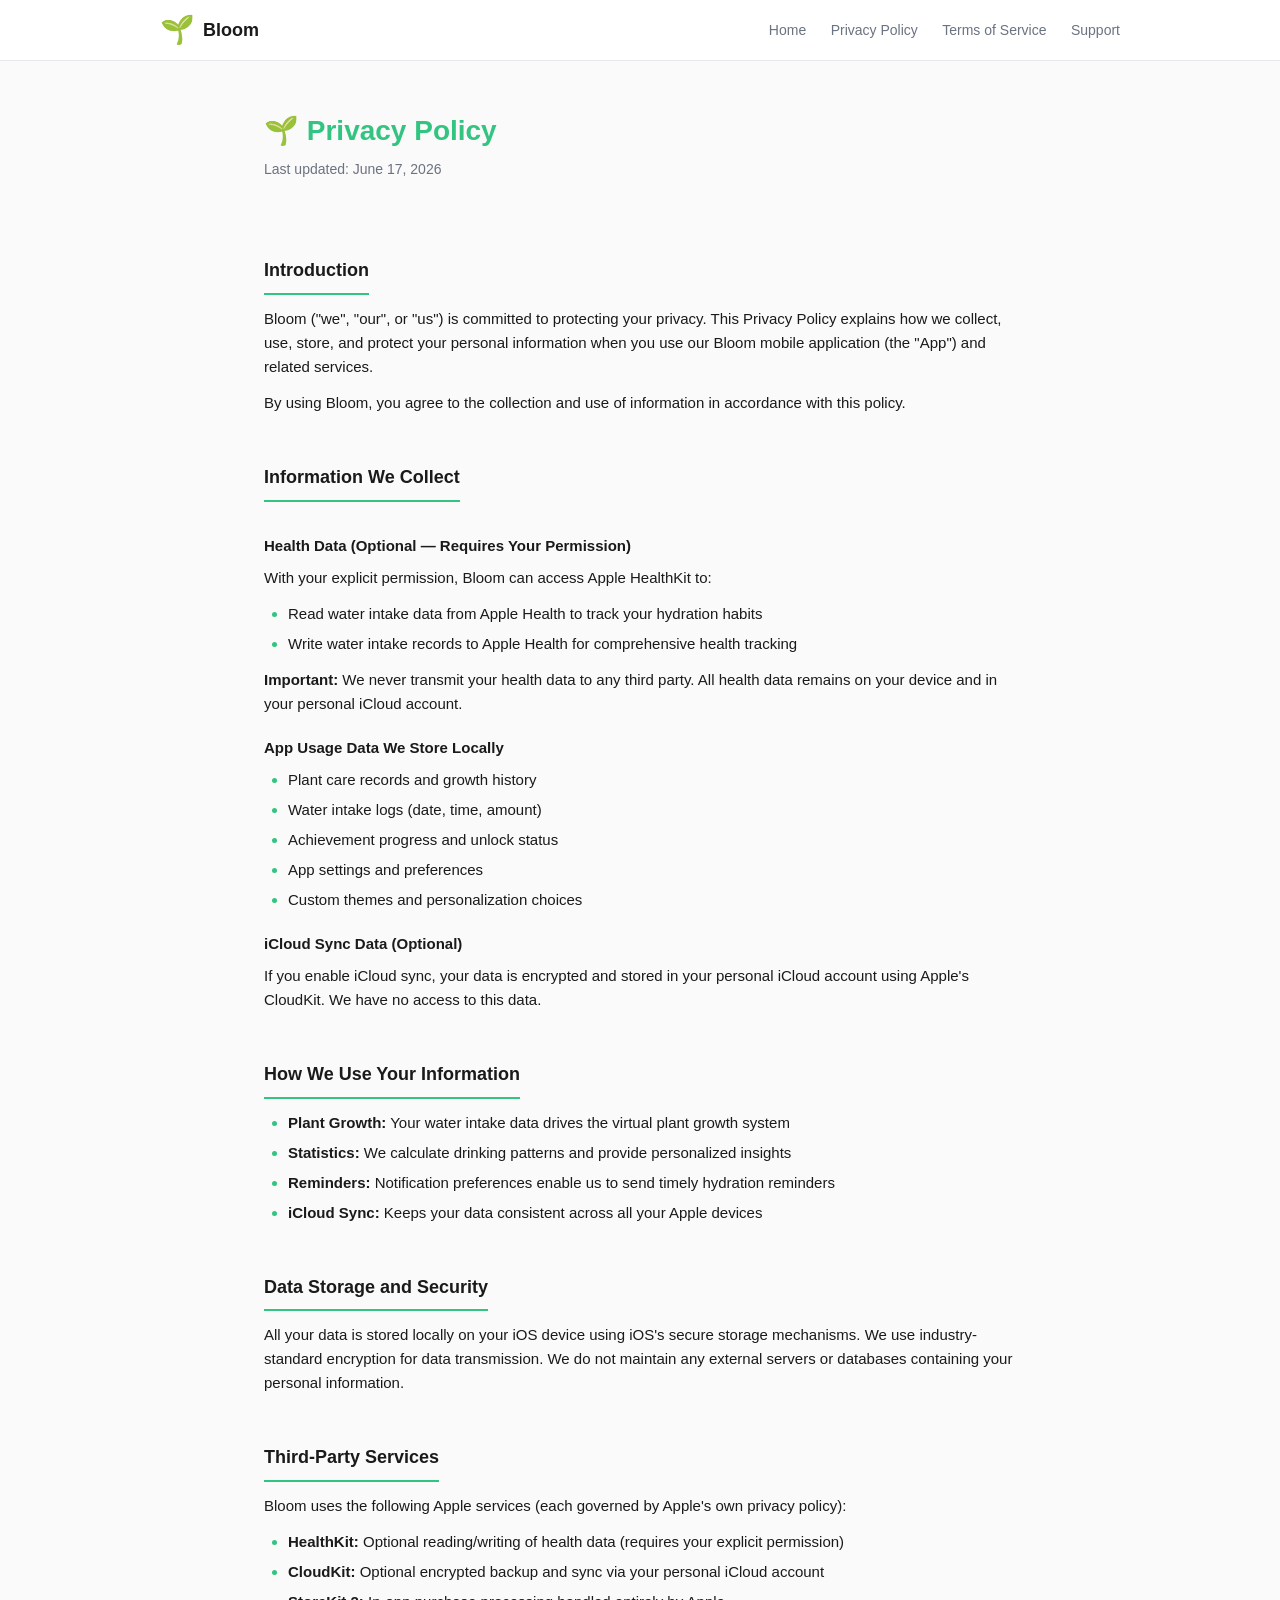
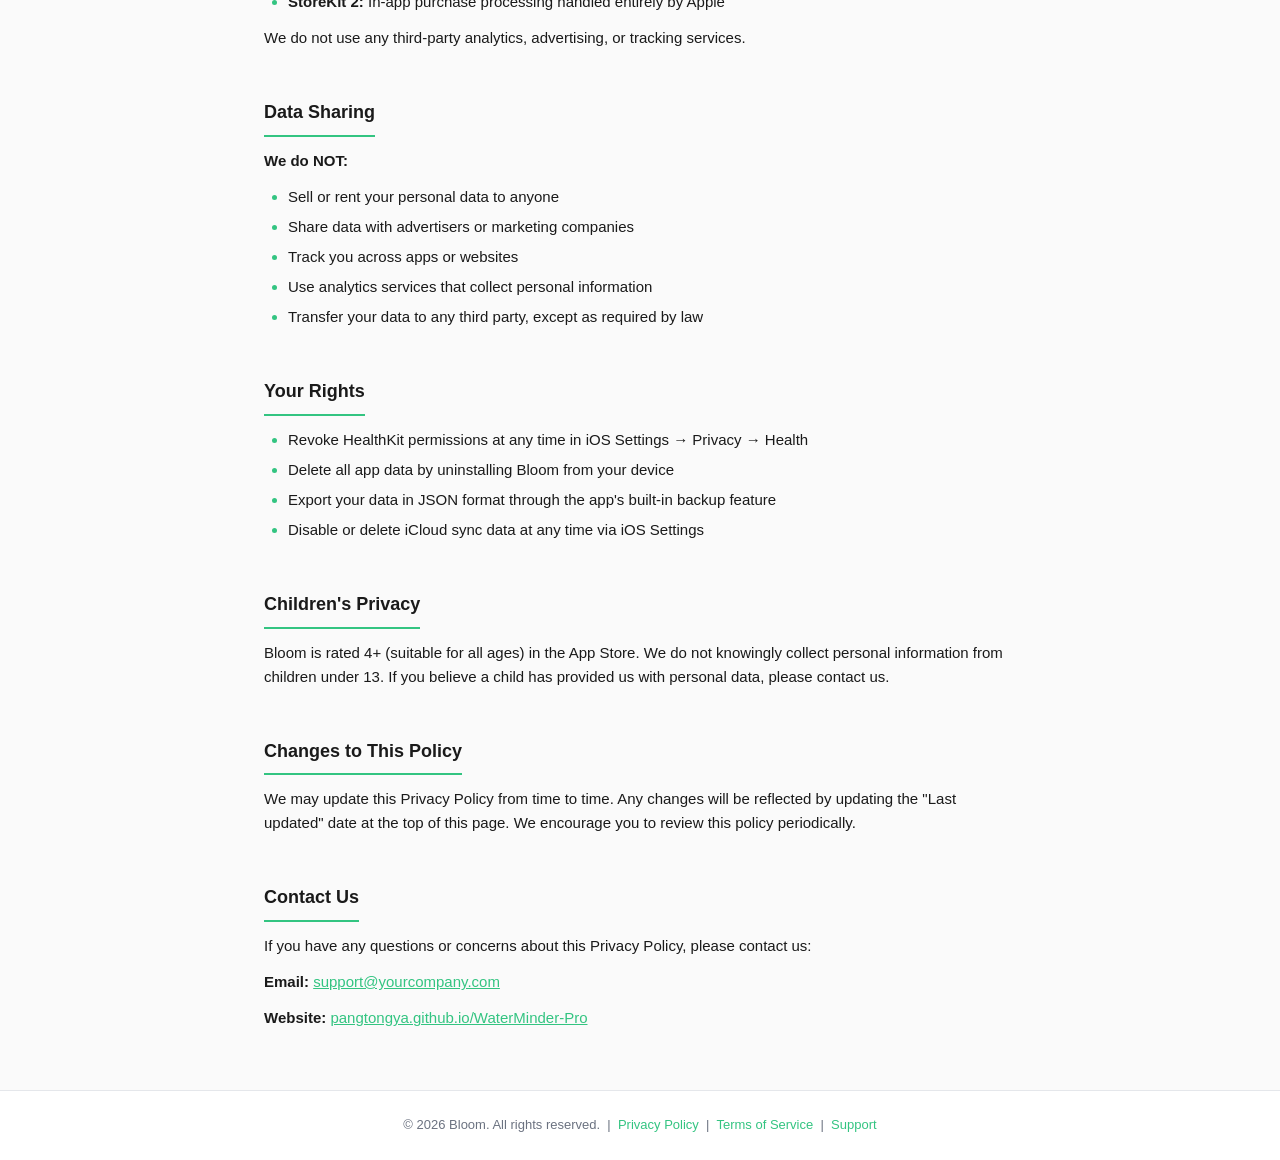
==== docs/privacy-policy.html @ 4957a3ee "feat: add GitHub Pages site with landing, privacy policy, terms, support" ====
<!DOCTYPE html>
<html lang="en">
<head>
    <meta charset="UTF-8">
    <meta name="viewport" content="width=device-width, initial-scale=1.0">
    <title>Privacy Policy - Bloom</title>
    <meta name="description" content="Bloom privacy policy - how we collect, use, and protect your data.">
    <link rel="stylesheet" href="style.css">
</head>
<body>

<header class="site-header">
    <div class="header-inner">
        <a href="index.html" class="logo">
            <span class="logo-icon">🌱</span>
            <span>Bloom</span>
        </a>
        <nav class="nav">
            <a href="index.html">Home</a>
            <a href="index.html">Privacy Policy</a>
            <a href="terms.html">Terms of Service</a>
            <a href="support.html">Support</a>
        </nav>
    </div>
</header>

<main class="container">
    <h1 class="page-title">🌱 Privacy Policy</h1>
    <p class="page-subtitle">Last updated: June 17, 2026</p>

    <div class="content">

        <h2>Introduction</h2>
        <p>Bloom ("we", "our", or "us") is committed to protecting your privacy. This Privacy Policy explains how we collect, use, store, and protect your personal information when you use our Bloom mobile application (the "App") and related services.</p>
        <p>By using Bloom, you agree to the collection and use of information in accordance with this policy.</p>

        <h2>Information We Collect</h2>

        <h3>Health Data (Optional — Requires Your Permission)</h3>
        <p>With your explicit permission, Bloom can access Apple HealthKit to:</p>
        <ul>
            <li>Read water intake data from Apple Health to track your hydration habits</li>
            <li>Write water intake records to Apple Health for comprehensive health tracking</li>
        </ul>
        <p><strong>Important:</strong> We never transmit your health data to any third party. All health data remains on your device and in your personal iCloud account.</p>

        <h3>App Usage Data We Store Locally</h3>
        <ul>
            <li>Plant care records and growth history</li>
            <li>Water intake logs (date, time, amount)</li>
            <li>Achievement progress and unlock status</li>
            <li>App settings and preferences</li>
            <li>Custom themes and personalization choices</li>
        </ul>

        <h3>iCloud Sync Data (Optional)</h3>
        <p>If you enable iCloud sync, your data is encrypted and stored in your personal iCloud account using Apple's CloudKit. We have no access to this data.</p>

        <h2>How We Use Your Information</h2>
        <ul>
            <li><strong>Plant Growth:</strong> Your water intake data drives the virtual plant growth system</li>
            <li><strong>Statistics:</strong> We calculate drinking patterns and provide personalized insights</li>
            <li><strong>Reminders:</strong> Notification preferences enable us to send timely hydration reminders</li>
            <li><strong>iCloud Sync:</strong> Keeps your data consistent across all your Apple devices</li>
        </ul>

        <h2>Data Storage and Security</h2>
        <p>All your data is stored locally on your iOS device using iOS's secure storage mechanisms. We use industry-standard encryption for data transmission. We do not maintain any external servers or databases containing your personal information.</p>

        <h2>Third-Party Services</h2>
        <p>Bloom uses the following Apple services (each governed by Apple's own privacy policy):</p>
        <ul>
            <li><strong>HealthKit:</strong> Optional reading/writing of health data (requires your explicit permission)</li>
            <li><strong>CloudKit:</strong> Optional encrypted backup and sync via your personal iCloud account</li>
            <li><strong>StoreKit 2:</strong> In-app purchase processing handled entirely by Apple</li>
        </ul>
        <p>We do not use any third-party analytics, advertising, or tracking services.</p>

        <h2>Data Sharing</h2>
        <p><strong>We do NOT:</strong></p>
        <ul>
            <li>Sell or rent your personal data to anyone</li>
            <li>Share data with advertisers or marketing companies</li>
            <li>Track you across apps or websites</li>
            <li>Use analytics services that collect personal information</li>
            <li>Transfer your data to any third party, except as required by law</li>
        </ul>

        <h2>Your Rights</h2>
        <ul>
            <li>Revoke HealthKit permissions at any time in iOS Settings → Privacy → Health</li>
            <li>Delete all app data by uninstalling Bloom from your device</li>
            <li>Export your data in JSON format through the app's built-in backup feature</li>
            <li>Disable or delete iCloud sync data at any time via iOS Settings</li>
        </ul>

        <h2>Children's Privacy</h2>
        <p>Bloom is rated 4+ (suitable for all ages) in the App Store. We do not knowingly collect personal information from children under 13. If you believe a child has provided us with personal data, please contact us.</p>

        <h2>Changes to This Policy</h2>
        <p>We may update this Privacy Policy from time to time. Any changes will be reflected by updating the "Last updated" date at the top of this page. We encourage you to review this policy periodically.</p>

        <h2>Contact Us</h2>
        <p>If you have any questions or concerns about this Privacy Policy, please contact us:</p>
        <p><strong>Email:</strong> <a href="mailto:support@yourcompany.com">support@yourcompany.com</a></p>
        <p><strong>Website:</strong> <a href="https://pangtongya.github.io/WaterMinder-Pro">pangtongya.github.io/WaterMinder-Pro</a></p>
    </div>
</main>

<footer class="site-footer">
    <p>© 2026 Bloom. All rights reserved. &nbsp;|&nbsp;
        <a href="privacy-policy.html">Privacy Policy</a> &nbsp;|&nbsp;
        <a href="terms.html">Terms of Service</a> &nbsp;|&nbsp;
        <a href="support.html">Support</a>
    </p>
</footer>

</body>
</html>
---- docs/style.css ----
/* Bloom - Shared Styles */
:root {
    --primary: #33C481;
    --primary-dark: #2AA06E;
    --accent: #FFC107;
    --bg: #FAFAFA;
    --surface: #FFFFFF;
    --text: #1A1A1A;
    --text-secondary: #6B7280;
    --border: #E5E7EB;
}

* { box-sizing: border-box; margin: 0; padding: 0; }

body {
    font-family: -apple-system, BlinkMacSystemFont, 'SF Pro Text', 'Segoe UI', Roboto, sans-serif;
    background: var(--bg);
    color: var(--text);
    line-height: 1.6;
    min-height: 100vh;
}

/* Header */
.site-header {
    background: var(--surface);
    border-bottom: 1px solid var(--border);
    padding: 0 24px;
    position: sticky;
    top: 0;
    z-index: 100;
}
.header-inner {
    max-width: 960px;
    margin: 0 auto;
    display: flex;
    align-items: center;
    justify-content: space-between;
    height: 60px;
}
.logo {
    display: flex;
    align-items: center;
    gap: 8px;
    text-decoration: none;
    color: var(--text);
    font-size: 18px;
    font-weight: 600;
}
.logo-icon { font-size: 28px; }
.nav a {
    color: var(--text-secondary);
    text-decoration: none;
    font-size: 14px;
    margin-left: 20px;
    transition: color 0.2s;
}
.nav a:hover { color: var(--primary); }

/* Main content */
.container {
    max-width: 800px;
    margin: 0 auto;
    padding: 48px 24px;
}

/* Footer */
.site-footer {
    background: var(--surface);
    border-top: 1px solid var(--border);
    padding: 24px;
    text-align: center;
    color: var(--text-secondary);
    font-size: 13px;
}
.site-footer a { color: var(--primary); text-decoration: none; }
.site-footer a:hover { text-decoration: underline; }

/* Page titles */
.page-title { font-size: 28px; font-weight: 700; color: var(--primary); margin-bottom: 4px; }
.page-subtitle { color: var(--text-secondary); font-size: 14px; margin-bottom: 40px; }
.last-updated { color: var(--text-secondary); font-size: 13px; margin-bottom: 32px; }

/* Content typography */
.content h2 {
    font-size: 18px;
    font-weight: 600;
    color: var(--text);
    margin-top: 36px;
    margin-bottom: 12px;
    padding-bottom: 8px;
    border-bottom: 2px solid var(--primary);
    display: inline-block;
}
.content h3 {
    font-size: 15px;
    font-weight: 600;
    margin-top: 20px;
    margin-bottom: 8px;
}
.content p { margin-bottom: 12px; font-size: 15px; }
.content ul { margin-left: 24px; margin-bottom: 12px; }
.content li { margin-bottom: 6px; font-size: 15px; }
.content ul li::marker { color: var(--primary); }
.content strong { font-weight: 600; }
.content a { color: var(--primary); }
.content a:hover { text-decoration: underline; }

/* Hero section */
.hero {
    background: linear-gradient(135deg, #E8F5EE 0%, #C8EAD8 100%);
    border-radius: 20px;
    padding: 48px 40px;
    text-align: center;
    margin-bottom: 48px;
}
.hero-emoji { font-size: 64px; margin-bottom: 16px; }
.hero h1 { font-size: 32px; font-weight: 700; margin-bottom: 12px; color: var(--text); }
.hero p { font-size: 16px; color: var(--text-secondary); max-width: 480px; margin: 0 auto; }

/* Feature cards */
.features { display: grid; grid-template-columns: repeat(auto-fit, minmax(220px, 1fr)); gap: 16px; margin-bottom: 48px; }
.feature-card {
    background: var(--surface);
    border: 1px solid var(--border);
    border-radius: 14px;
    padding: 24px 20px;
    text-align: center;
}
.feature-card .icon { font-size: 36px; margin-bottom: 12px; }
.feature-card h3 { font-size: 15px; font-weight: 600; margin-bottom: 6px; }
.feature-card p { font-size: 13px; color: var(--text-secondary); margin: 0; }

/* CTA Button */
.cta-btn {
    display: inline-block;
    background: var(--primary);
    color: #fff;
    padding: 14px 32px;
    border-radius: 50px;
    text-decoration: none;
    font-size: 16px;
    font-weight: 600;
    transition: background 0.2s, transform 0.1s;
    box-shadow: 0 4px 14px rgba(51, 196, 129, 0.35);
}
.cta-btn:hover { background: var(--primary-dark); transform: translateY(-1px); }

/* Mobile nav */
.mobile-nav { display: none; }
@media (max-width: 600px) {
    .nav { display: none; }
    .mobile-nav { display: block; cursor: pointer; font-size: 22px; }
    .hero { padding: 32px 20px; }
    .hero h1 { font-size: 26px; }
    .container { padding: 32px 16px; }
}
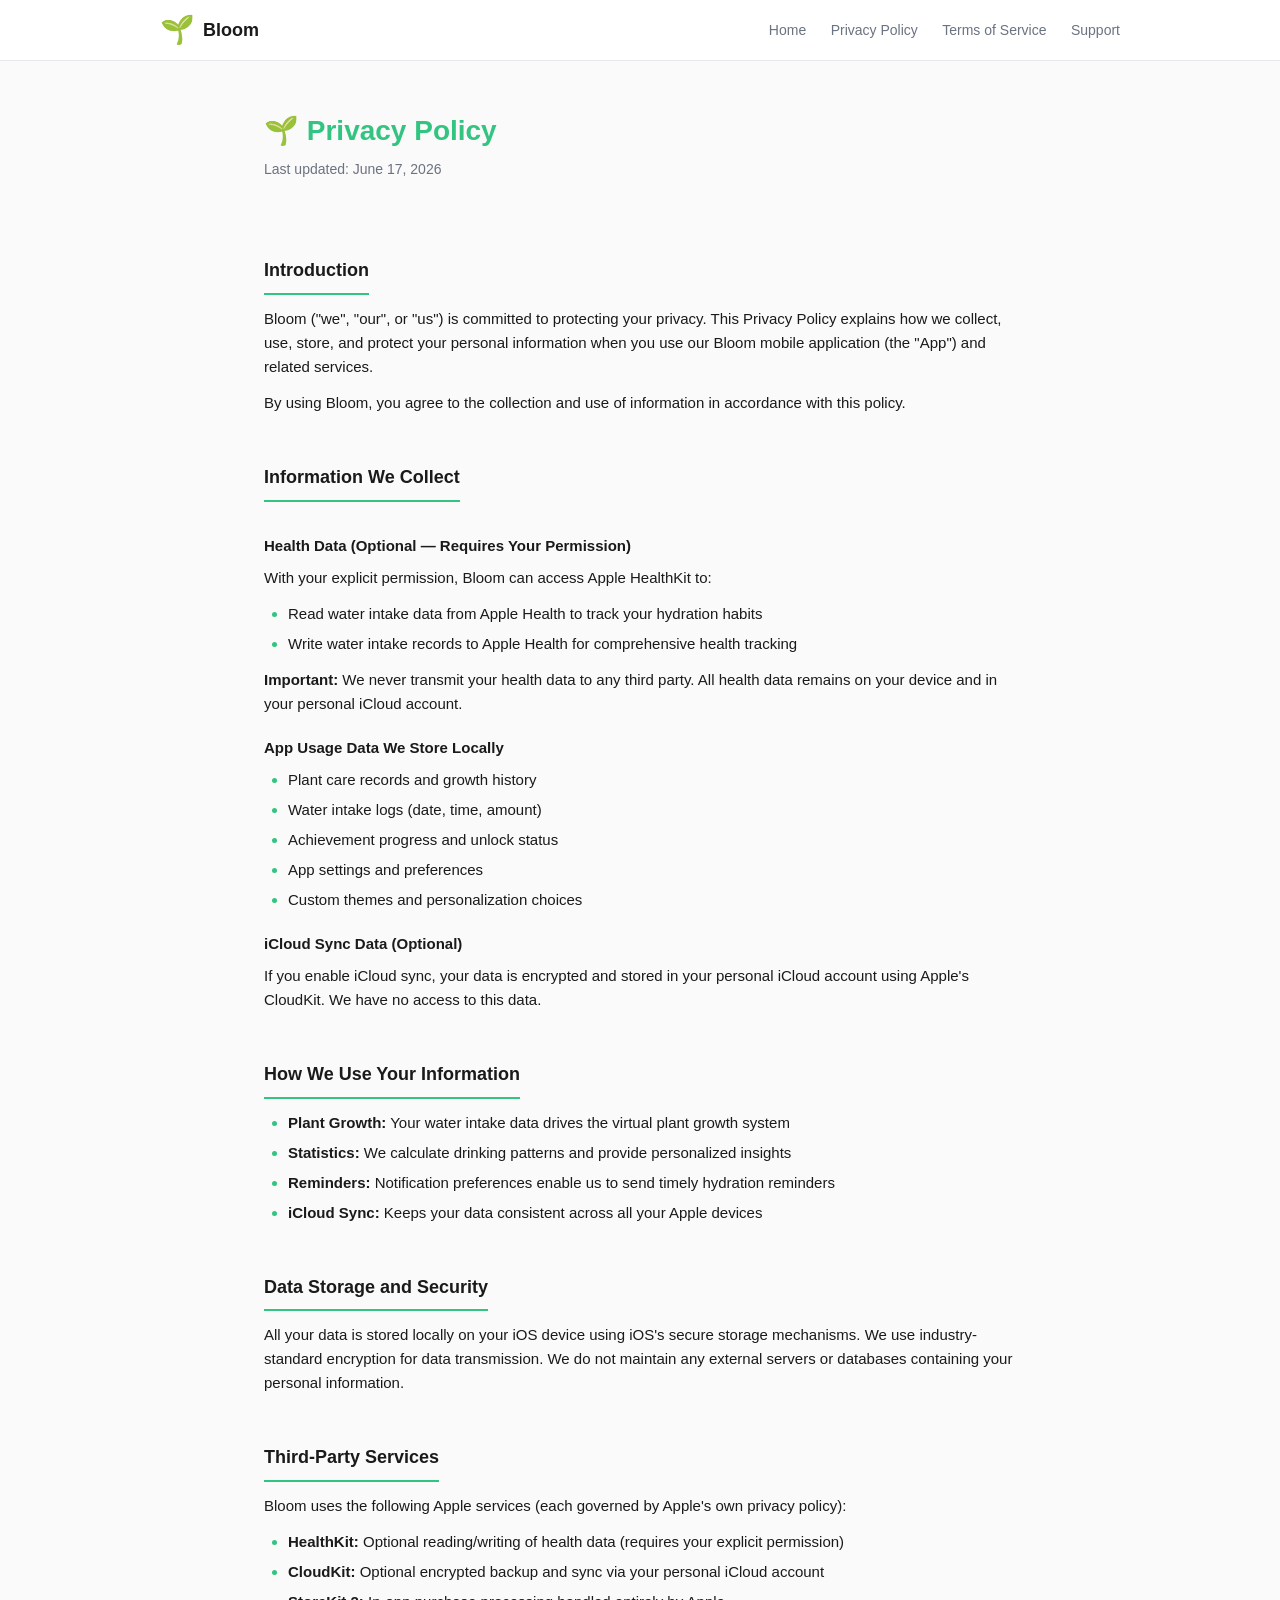
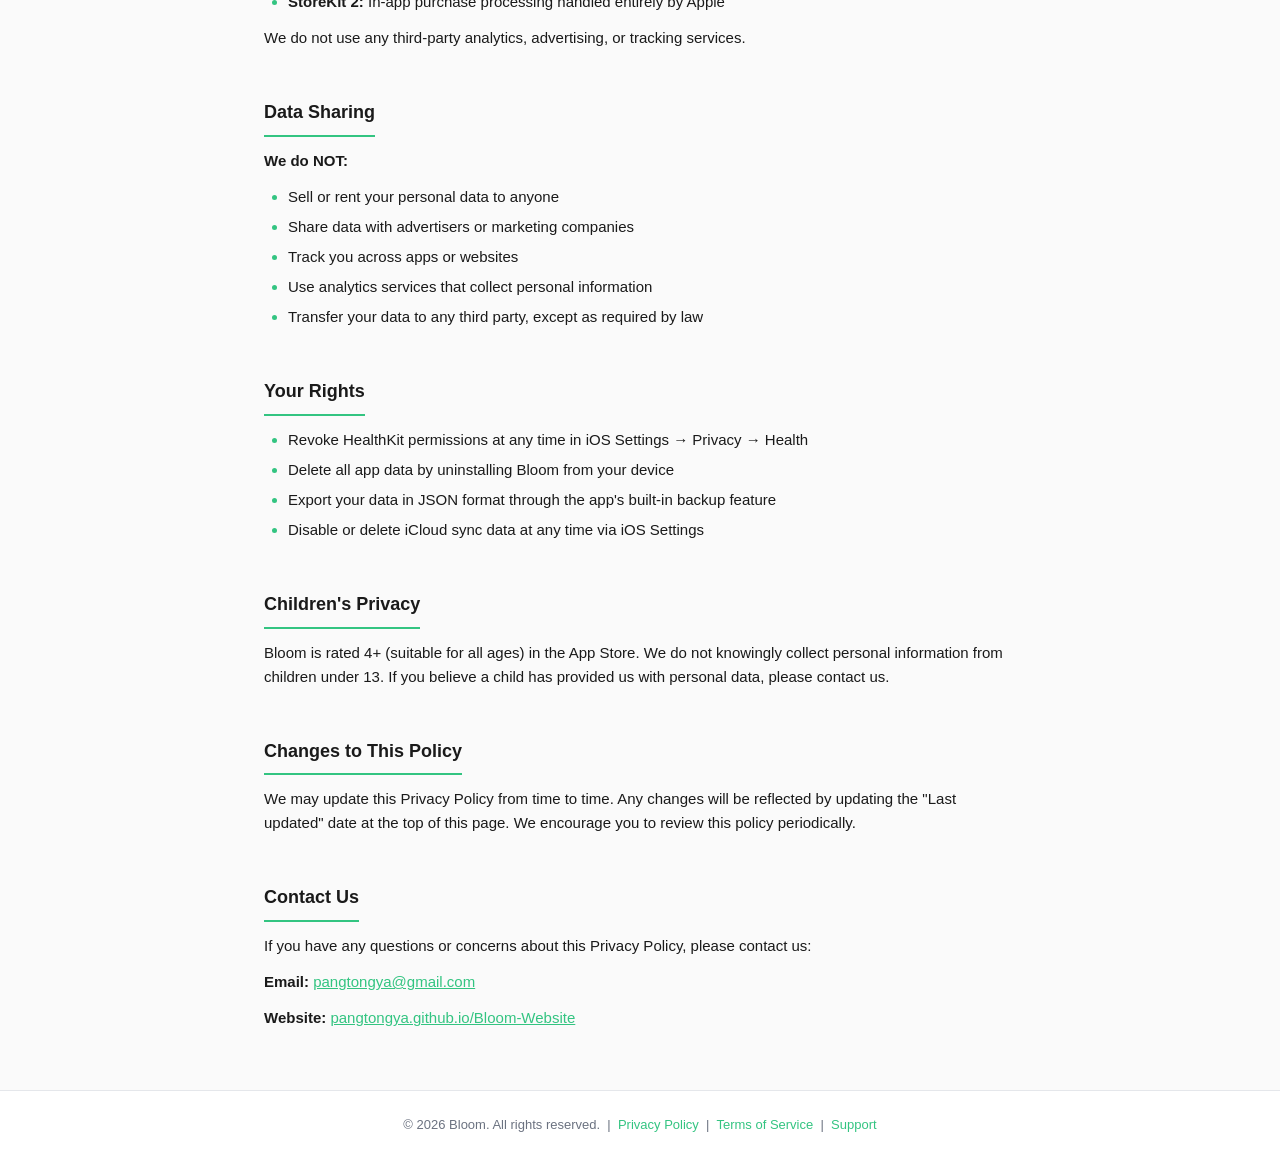
==== commit 353f4e81: "refactor: 全面优化本地化、可访问性、代码质量与隐私合规 本地化: - 修复 TabBar 英文环境显示中文的问题 - 修复 Widget Extension 无法访问本地化资源的问题 - 补" ====
--- a/docs/privacy-policy.html
+++ b/docs/privacy-policy.html
@@ -102,8 +102,8 @@
 
         <h2>Contact Us</h2>
         <p>If you have any questions or concerns about this Privacy Policy, please contact us:</p>
-        <p><strong>Email:</strong> <a href="mailto:support@yourcompany.com">support@yourcompany.com</a></p>
-        <p><strong>Website:</strong> <a href="https://pangtongya.github.io/WaterMinder-Pro">pangtongya.github.io/WaterMinder-Pro</a></p>
+        <p><strong>Email:</strong> <a href="mailto:pangtongya@gmail.com">pangtongya@gmail.com</a></p>
+        <p><strong>Website:</strong> <a href="https://pangtongya.github.io/Bloom-Website">pangtongya.github.io/Bloom-Website</a></p>
     </div>
 </main>
 
